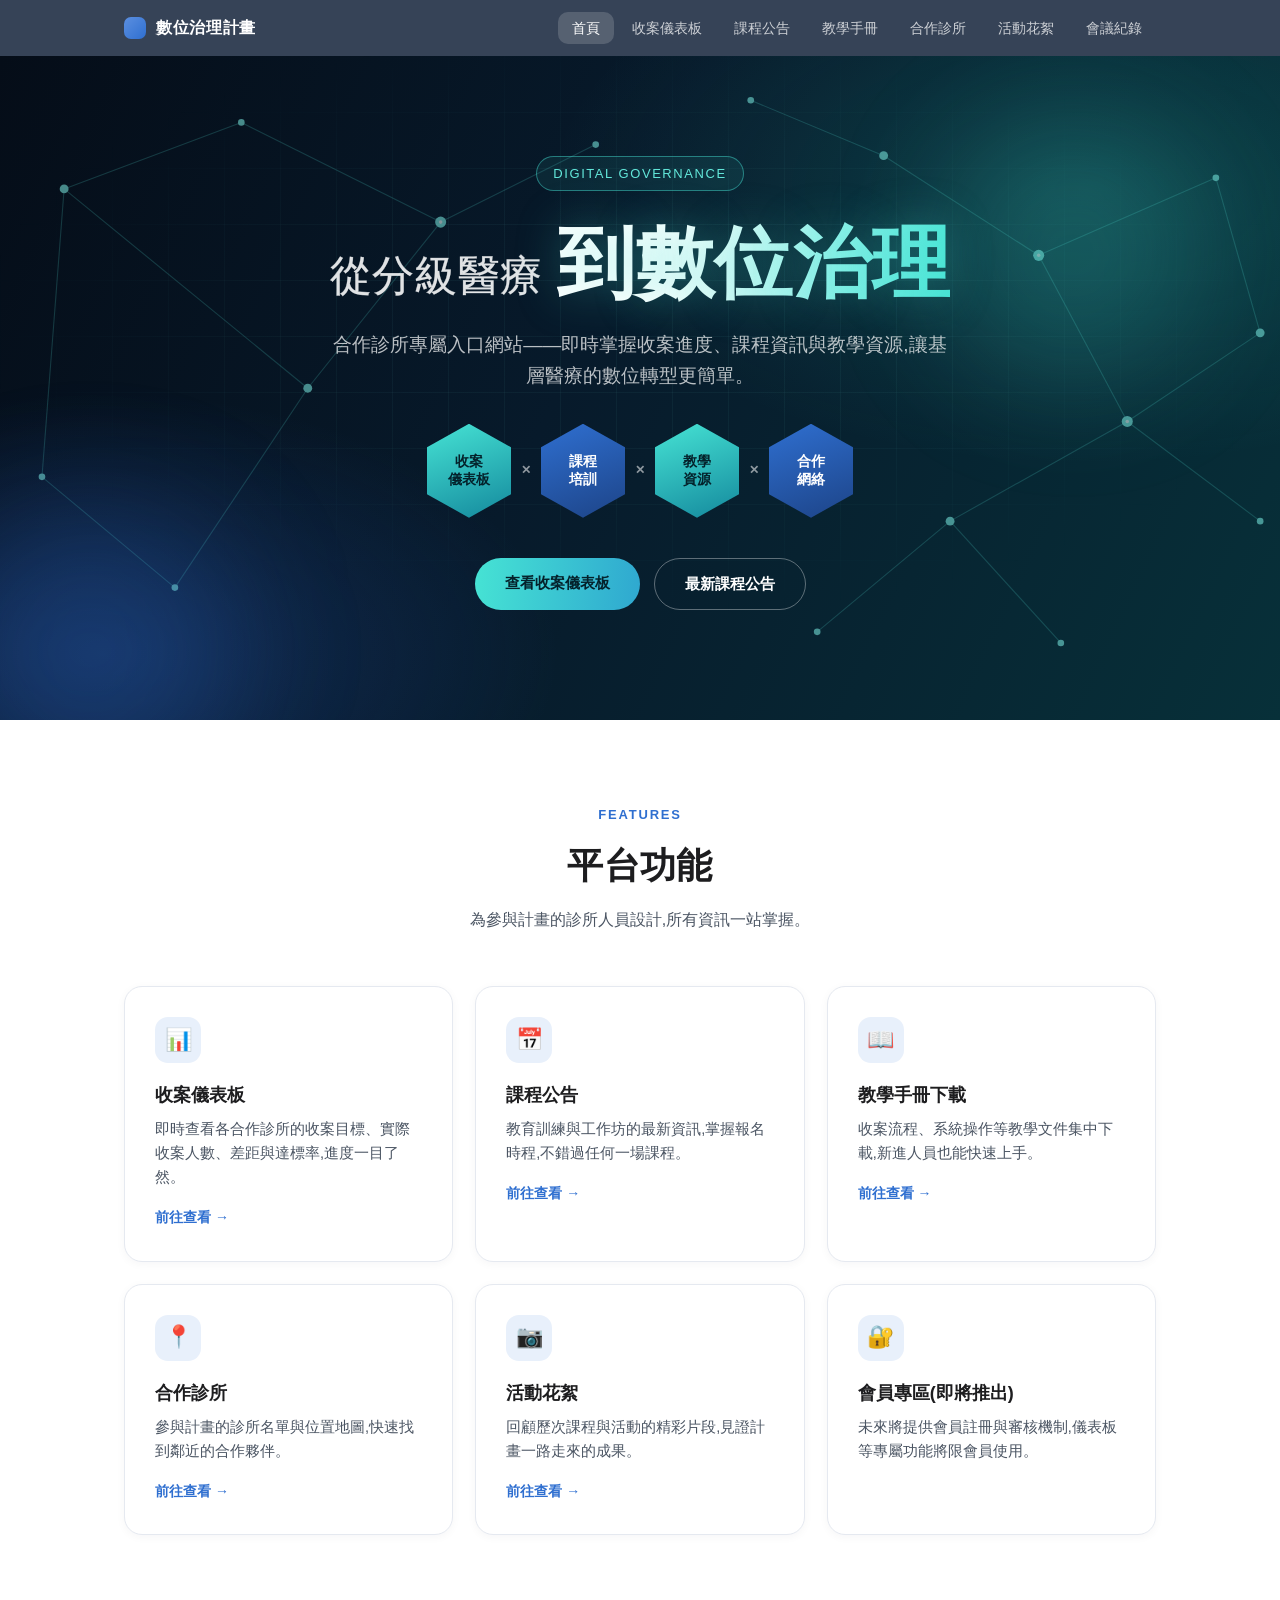
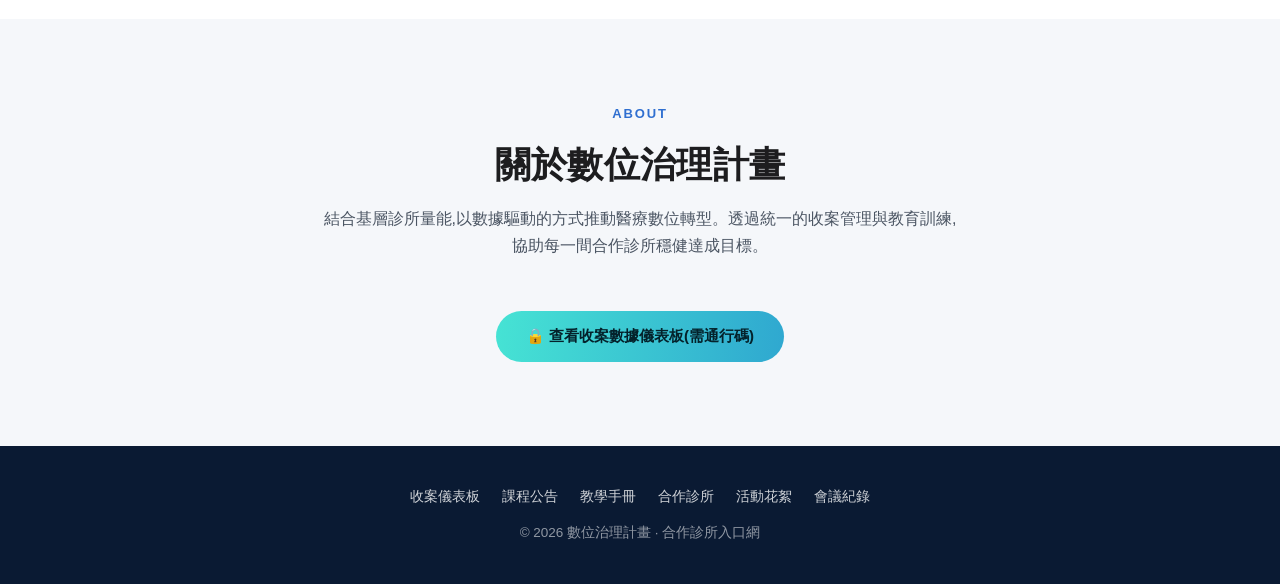
==== index.html @ f0827848 "Initial release: clinic portal static site - 7 pages: home, dashboard (passcode), courses, handbook," ====
<!DOCTYPE html>
<html lang="zh-Hant">
<head>
  <meta charset="UTF-8" />
  <meta name="viewport" content="width=device-width, initial-scale=1.0" />
  <title>數位治理計畫|合作診所入口網</title>
  <meta name="description" content="數位治理計畫合作診所入口網:收案儀表板、課程公告、教學手冊、合作診所與活動花絮。" />
  <link rel="stylesheet" href="assets/style.css" />
</head>
<body>
  <nav class="nav">
    <div class="nav-inner">
      <a class="nav-brand" href="index.html"><span class="logo-dot"></span>數位治理計畫</a>
      <button class="nav-toggle" aria-label="開啟選單">☰</button>
      <ul class="nav-links">
        <li><a href="index.html" class="active">首頁</a></li>
        <li><a href="dashboard.html">收案儀表板</a></li>
        <li><a href="courses.html">課程公告</a></li>
        <li><a href="handbook.html">教學手冊</a></li>
        <li><a href="clinics.html">合作診所</a></li>
        <li><a href="gallery.html">活動花絮</a></li>
        <li><a href="meetings.html">會議紀錄</a></li>
      </ul>
    </div>
  </nav>

  <!-- 主視覺 -->
  <header class="hero">
    <!-- 科技感網絡背景 -->
    <svg class="hero-net" viewBox="0 0 1200 600" preserveAspectRatio="xMidYMid slice" aria-hidden="true">
      <g stroke="#58e6da" stroke-width="1" opacity="0.35">
        <line x1="80" y1="120" x2="240" y2="60" /><line x1="240" y1="60" x2="420" y2="150" />
        <line x1="420" y1="150" x2="300" y2="300" /><line x1="300" y1="300" x2="80" y2="120" />
        <line x1="300" y1="300" x2="180" y2="480" /><line x1="180" y1="480" x2="60" y2="380" />
        <line x1="60" y1="380" x2="80" y2="120" /><line x1="420" y1="150" x2="560" y2="80" />
        <line x1="820" y1="90" x2="960" y2="180" /><line x1="960" y1="180" x2="1120" y2="110" />
        <line x1="960" y1="180" x2="1040" y2="330" /><line x1="1040" y1="330" x2="1160" y2="420" />
        <line x1="1040" y1="330" x2="880" y2="420" /><line x1="880" y1="420" x2="980" y2="530" />
        <line x1="880" y1="420" x2="760" y2="520" /><line x1="820" y1="90" x2="700" y2="40" />
        <line x1="1120" y1="110" x2="1160" y2="250" /><line x1="1160" y1="250" x2="1040" y2="330" />
      </g>
      <g fill="#7deee4">
        <circle cx="80" cy="120" r="4" /><circle cx="240" cy="60" r="3" /><circle cx="420" cy="150" r="5" />
        <circle cx="300" cy="300" r="4" /><circle cx="180" cy="480" r="3" /><circle cx="60" cy="380" r="3" />
        <circle cx="560" cy="80" r="3" /><circle cx="700" cy="40" r="3" /><circle cx="820" cy="90" r="4" />
        <circle cx="960" cy="180" r="5" /><circle cx="1120" cy="110" r="3" /><circle cx="1160" cy="250" r="4" />
        <circle cx="1040" cy="330" r="5" /><circle cx="880" cy="420" r="4" /><circle cx="1160" cy="420" r="3" />
        <circle cx="980" cy="530" r="3" /><circle cx="760" cy="520" r="3" />
      </g>
      <g fill="#ffffff" opacity="0.85">
        <circle cx="420" cy="150" r="1.6" /><circle cx="960" cy="180" r="1.6" /><circle cx="1040" cy="330" r="1.6" />
      </g>
    </svg>
    <div class="hero-glow g1" aria-hidden="true"></div>
    <div class="hero-glow g2" aria-hidden="true"></div>

    <span class="hero-badge">DIGITAL GOVERNANCE</span>
    <h1><span class="line1">從分級醫療</span><span class="grad">到數位治理</span></h1>
    <p>合作診所專屬入口網站——即時掌握收案進度、課程資訊與教學資源,讓基層醫療的數位轉型更簡單。</p>

    <!-- 六角形標籤 -->
    <div class="hex-row" aria-hidden="true">
      <span class="hex c1">收案<br />儀表板</span><span class="hex-x">✕</span>
      <span class="hex c2">課程<br />培訓</span><span class="hex-x">✕</span>
      <span class="hex c1">教學<br />資源</span><span class="hex-x">✕</span>
      <span class="hex c2">合作<br />網絡</span>
    </div>

    <div class="hero-actions">
      <a class="btn btn-primary" href="dashboard.html">查看收案儀表板</a>
      <a class="btn btn-ghost" href="courses.html">最新課程公告</a>
    </div>
  </header>

  <!-- 功能導覽 -->
  <section class="section">
    <div class="container">
      <div class="section-head">
        <div class="eyebrow">Features</div>
        <h2>平台功能</h2>
        <p>為參與計畫的診所人員設計,所有資訊一站掌握。</p>
      </div>
      <div class="grid grid-3">
        <a class="card" href="dashboard.html">
          <div class="icon">📊</div>
          <h3>收案儀表板</h3>
          <p>即時查看各合作診所的收案目標、實際收案人數、差距與達標率,進度一目了然。</p>
          <span class="card-link">前往查看 →</span>
        </a>
        <a class="card" href="courses.html">
          <div class="icon">📅</div>
          <h3>課程公告</h3>
          <p>教育訓練與工作坊的最新資訊,掌握報名時程,不錯過任何一場課程。</p>
          <span class="card-link">前往查看 →</span>
        </a>
        <a class="card" href="handbook.html">
          <div class="icon">📖</div>
          <h3>教學手冊下載</h3>
          <p>收案流程、系統操作等教學文件集中下載,新進人員也能快速上手。</p>
          <span class="card-link">前往查看 →</span>
        </a>
        <a class="card" href="clinics.html">
          <div class="icon">📍</div>
          <h3>合作診所</h3>
          <p>參與計畫的診所名單與位置地圖,快速找到鄰近的合作夥伴。</p>
          <span class="card-link">前往查看 →</span>
        </a>
        <a class="card" href="gallery.html">
          <div class="icon">📷</div>
          <h3>活動花絮</h3>
          <p>回顧歷次課程與活動的精彩片段,見證計畫一路走來的成果。</p>
          <span class="card-link">前往查看 →</span>
        </a>
        <div class="card">
          <div class="icon">🔐</div>
          <h3>會員專區(即將推出)</h3>
          <p>未來將提供會員註冊與審核機制,儀表板等專屬功能將限會員使用。</p>
        </div>
      </div>
    </div>
  </section>

  <!-- 計畫簡介 -->
  <section class="section alt">
    <div class="container">
      <div class="section-head">
        <div class="eyebrow">About</div>
        <h2>關於數位治理計畫</h2>
        <p>結合基層診所量能,以數據驅動的方式推動醫療數位轉型。透過統一的收案管理與教育訓練,協助每一間合作診所穩健達成目標。</p>
      </div>
      <div style="text-align:center">
        <a class="btn btn-primary" href="dashboard.html">🔒 查看收案數據儀表板(需通行碼)</a>
      </div>
    </div>
  </section>

  <footer class="footer">
    <div class="foot-links">
      <a href="dashboard.html">收案儀表板</a>
      <a href="courses.html">課程公告</a>
      <a href="handbook.html">教學手冊</a>
      <a href="clinics.html">合作診所</a>
      <a href="gallery.html">活動花絮</a>
      <a href="meetings.html">會議紀錄</a>
    </div>
    © 2026 數位治理計畫 · 合作診所入口網
  </footer>

  <script src="assets/site.js"></script>
</body>
</html>
---- assets/style.css ----
/* ============ 基礎設定:深藍 + 白,Apple 風格簡約 ============ */
:root {
  --navy-900: #0a1a33;
  --navy-800: #10254a;
  --navy-700: #16336b;
  --navy-600: #1d4488;
  --blue-500: #2f6fd0;
  --blue-400: #5b8fe0;
  --blue-100: #e8f0fb;
  --ink: #1d1d1f;
  --ink-secondary: #4b5563;
  --ink-muted: #8a94a6;
  --surface: #ffffff;
  --surface-alt: #f5f7fa;
  --line: #e5e9f0;
  --good: #1a7f4b;
  --warn: #b45309;
  --radius: 18px;
  --shadow: 0 8px 30px rgba(10, 26, 51, 0.08);
}

* { margin: 0; padding: 0; box-sizing: border-box; }

html { scroll-behavior: smooth; }

body {
  font-family: -apple-system, BlinkMacSystemFont, "SF Pro TC", "PingFang TC",
    "Noto Sans TC", "Microsoft JhengHei", "Segoe UI", sans-serif;
  color: var(--ink);
  background: var(--surface);
  line-height: 1.65;
  -webkit-font-smoothing: antialiased;
}

img { max-width: 100%; display: block; }
a { color: inherit; text-decoration: none; }

.container { max-width: 1080px; margin: 0 auto; padding: 0 24px; }

/* ============ 導覽列 ============ */
.nav {
  position: sticky; top: 0; z-index: 100;
  background: rgba(10, 26, 51, 0.82);
  backdrop-filter: saturate(180%) blur(20px);
  -webkit-backdrop-filter: saturate(180%) blur(20px);
}
.nav-inner {
  max-width: 1080px; margin: 0 auto; padding: 0 24px;
  display: flex; align-items: center; justify-content: space-between;
  height: 56px;
}
.nav-brand {
  color: #fff; font-weight: 700; font-size: 16px; letter-spacing: 0.04em;
  display: flex; align-items: center; gap: 10px;
}
.nav-brand .logo-dot {
  width: 22px; height: 22px; border-radius: 7px;
  background: linear-gradient(135deg, var(--blue-400), var(--blue-500));
  display: inline-block; flex: none;
}
.nav-links { display: flex; gap: 4px; list-style: none; }
.nav-links a {
  color: rgba(255, 255, 255, 0.75); font-size: 14px;
  padding: 8px 14px; border-radius: 10px; transition: 0.2s;
  white-space: nowrap;
}
.nav-links a:hover { color: #fff; background: rgba(255, 255, 255, 0.1); }
.nav-links a.active { color: #fff; background: rgba(255, 255, 255, 0.16); }

.nav-toggle {
  display: none; background: none; border: 0; color: #fff;
  font-size: 22px; cursor: pointer; padding: 6px 10px;
}

@media (max-width: 820px) {
  .nav-toggle { display: block; }
  .nav-links {
    display: none; position: absolute; top: 56px; left: 0; right: 0;
    flex-direction: column; gap: 0; padding: 8px 16px 16px;
    background: rgba(10, 26, 51, 0.96);
    backdrop-filter: blur(20px);
  }
  .nav-links.open { display: flex; }
  .nav-links a { padding: 12px 14px; font-size: 15px; }
}

/* ============ 主視覺 Hero(科技感深色 + 青綠光網絡) ============ */
.hero {
  position: relative; overflow: hidden;
  background:
    radial-gradient(900px 460px at 85% 20%, rgba(45, 212, 191, 0.16), transparent 60%),
    radial-gradient(700px 400px at 8% 90%, rgba(29, 68, 136, 0.5), transparent 65%),
    linear-gradient(115deg, #050d18 0%, #071a2b 45%, #073039 100%);
  color: #fff;
  text-align: center;
  padding: 100px 24px 110px;
}
.hero::before {
  content: "";
  position: absolute; inset: 0;
  background-image:
    linear-gradient(rgba(120, 235, 225, 0.05) 1px, transparent 1px),
    linear-gradient(90deg, rgba(120, 235, 225, 0.05) 1px, transparent 1px);
  background-size: 56px 56px;
  mask-image: radial-gradient(ellipse 70% 60% at 50% 40%, #000 30%, transparent 75%);
  -webkit-mask-image: radial-gradient(ellipse 70% 60% at 50% 40%, #000 30%, transparent 75%);
  pointer-events: none;
}
.hero-net {
  position: absolute; inset: 0; width: 100%; height: 100%;
  pointer-events: none; opacity: 0.55;
}
.hero-glow {
  position: absolute; border-radius: 50%; filter: blur(60px); pointer-events: none;
}
.hero-glow.g1 { width: 260px; height: 260px; right: 6%; top: 10%; background: rgba(70, 227, 212, 0.18); }
.hero-glow.g2 { width: 300px; height: 300px; left: -60px; bottom: -80px; background: rgba(47, 111, 208, 0.22); }
.hero > *:not(.hero-net):not(.hero-glow) { position: relative; z-index: 1; }
.hero-badge {
  display: inline-block; font-size: 13px; letter-spacing: 0.12em;
  color: #63e8db; border: 1px solid rgba(70, 227, 212, 0.45);
  border-radius: 999px; padding: 6px 16px; margin-bottom: 26px;
  background: rgba(70, 227, 212, 0.08);
}
.hero h1 {
  display: flex; align-items: baseline; justify-content: center; flex-wrap: wrap;
  column-gap: 14px; letter-spacing: 0.02em; line-height: 1.2; margin-bottom: 18px;
}
.hero h1 .line1 {
  font-size: clamp(24px, 4vw, 42px); font-weight: 500;
  color: rgba(255, 255, 255, 0.88);
  -webkit-text-stroke: 0.5px rgba(255, 255, 255, 0.6);
}
.hero h1 .grad {
  font-size: clamp(40px, 7.5vw, 78px); font-weight: 800;
  background: linear-gradient(100deg, #ffffff 30%, #7deee4 75%, #46e3d4);
  -webkit-background-clip: text; background-clip: text; color: transparent;
  text-shadow: 0 0 46px rgba(70, 227, 212, 0.35);
}
.hero p {
  font-size: clamp(15px, 2vw, 19px); color: rgba(255, 255, 255, 0.72);
  max-width: 620px; margin: 0 auto 32px;
}
/* 六角形標籤列 */
.hex-row {
  display: flex; gap: 10px; align-items: center; justify-content: center;
  flex-wrap: wrap; margin-bottom: 40px;
}
.hex {
  width: 84px; height: 94px;
  clip-path: polygon(50% 0, 100% 25%, 100% 75%, 50% 100%, 0 75%, 0 25%);
  display: flex; align-items: center; justify-content: center;
  font-size: 13.5px; font-weight: 700; line-height: 1.35; text-align: center;
}
.hex.c1 { background: linear-gradient(160deg, #46e3d4, #14899d); color: #04222b; }
.hex.c2 { background: linear-gradient(160deg, #2f6fd0, #1d4488); color: #fff; }
.hex-x { color: rgba(255, 255, 255, 0.55); font-size: 12px; font-weight: 700; }
.hero-actions { display: flex; gap: 14px; justify-content: center; flex-wrap: wrap; }
.btn {
  display: inline-block; padding: 13px 30px; border-radius: 999px;
  font-size: 15px; font-weight: 600; transition: 0.2s;
}
.btn-primary { background: linear-gradient(95deg, #46e3d4, #2fa8d0); color: #04222b; }
.btn-primary:hover { filter: brightness(1.08); transform: translateY(-1px); }
.btn-ghost { border: 1px solid rgba(255, 255, 255, 0.35); color: #fff; }
.btn-ghost:hover { background: rgba(255, 255, 255, 0.1); }

/* ============ 區塊通用 ============ */
.section { padding: 84px 0; }
.section.alt { background: var(--surface-alt); }
.section-head { text-align: center; max-width: 640px; margin: 0 auto 52px; }
.section-head .eyebrow {
  font-size: 13px; font-weight: 600; letter-spacing: 0.14em;
  color: var(--blue-500); text-transform: uppercase; margin-bottom: 10px;
}
.section-head h2 { font-size: clamp(26px, 4vw, 36px); font-weight: 700; letter-spacing: 0.01em; }
.section-head p { color: var(--ink-secondary); margin-top: 12px; font-size: 16px; }

/* 頁面頂部橫幅(內頁) */
.page-hero {
  background: linear-gradient(180deg, var(--navy-900), var(--navy-700));
  color: #fff; text-align: center; padding: 64px 24px;
}
.page-hero h1 { font-size: clamp(28px, 4.5vw, 40px); font-weight: 700; }
.page-hero p { color: rgba(255, 255, 255, 0.7); margin-top: 10px; font-size: 16px; }

/* ============ 卡片格線 ============ */
.grid { display: grid; gap: 22px; }
.grid-3 { grid-template-columns: repeat(3, 1fr); }
.grid-2 { grid-template-columns: repeat(2, 1fr); }
@media (max-width: 900px) { .grid-3 { grid-template-columns: repeat(2, 1fr); } }
@media (max-width: 620px) { .grid-3, .grid-2 { grid-template-columns: 1fr; } }

.card {
  background: var(--surface); border: 1px solid var(--line);
  border-radius: var(--radius); padding: 30px;
  transition: 0.25s; box-shadow: 0 2px 10px rgba(10, 26, 51, 0.04);
}
.card:hover { transform: translateY(-4px); box-shadow: var(--shadow); }
.card .icon {
  width: 46px; height: 46px; border-radius: 13px;
  background: var(--blue-100); color: var(--blue-500);
  display: flex; align-items: center; justify-content: center;
  font-size: 22px; margin-bottom: 18px;
}
.card h3 { font-size: 18px; font-weight: 700; margin-bottom: 8px; }
.card p { font-size: 14.5px; color: var(--ink-secondary); }
.card .card-link {
  display: inline-block; margin-top: 16px; font-size: 14px;
  font-weight: 600; color: var(--blue-500);
}
.card .card-link:hover { text-decoration: underline; }

/* ============ 儀表板 ============ */
.notice {
  display: flex; gap: 10px; align-items: flex-start;
  background: #fff8e6; border: 1px solid #f0dfae; color: #7a5b09;
  border-radius: 12px; padding: 14px 18px; font-size: 14px; margin-bottom: 34px;
}

.stat-row { display: grid; grid-template-columns: repeat(4, 1fr); gap: 18px; margin-bottom: 44px; }
@media (max-width: 820px) { .stat-row { grid-template-columns: repeat(2, 1fr); } }
.stat-tile {
  background: var(--surface); border: 1px solid var(--line);
  border-radius: var(--radius); padding: 22px 24px;
}
.stat-tile .label { font-size: 13px; color: var(--ink-muted); font-weight: 600; }
.stat-tile .value { font-size: clamp(26px, 3.5vw, 34px); font-weight: 700; letter-spacing: 0.01em; margin-top: 4px; }
.stat-tile .value small { font-size: 0.55em; font-weight: 600; color: var(--ink-muted); margin-left: 2px; }

/* 指針儀表卡片 */
.gauge-grid {
  display: grid; grid-template-columns: repeat(4, 1fr); gap: 18px;
}
@media (max-width: 1000px) { .gauge-grid { grid-template-columns: repeat(3, 1fr); } }
@media (max-width: 720px) { .gauge-grid { grid-template-columns: repeat(2, 1fr); } }
@media (max-width: 460px) { .gauge-grid { grid-template-columns: 1fr; } }
.gauge-card {
  background: var(--surface); border: 1px solid var(--line);
  border-radius: var(--radius); padding: 20px 16px 18px;
  text-align: center; transition: 0.2s;
  display: flex; flex-direction: column; align-items: center; gap: 6px;
}
.gauge-card:hover { transform: translateY(-3px); box-shadow: var(--shadow); }
.gauge { width: 116px; height: 71px; }
.gauge-value {
  font-size: 24px; font-weight: 700; font-variant-numeric: tabular-nums;
  margin-top: 2px; line-height: 1;
}
.gauge-value small { font-size: 0.6em; font-weight: 600; }
.gauge-value.na-text { color: var(--ink-muted); }
.gauge-name { font-size: 14.5px; font-weight: 700; margin-top: 10px; line-height: 1.4; }
.gauge-nums { font-size: 12.5px; color: var(--ink-secondary); }
.gauge-card .rate-badge { font-size: 12.5px; padding: 4px 12px; margin-top: 4px; }

.clinic-list { display: flex; flex-direction: column; gap: 16px; }
.clinic-row {
  background: var(--surface); border: 1px solid var(--line);
  border-radius: var(--radius); padding: 20px 26px;
  display: grid; grid-template-columns: 1.4fr 2.2fr auto; gap: 20px; align-items: center;
}
@media (max-width: 720px) { .clinic-row { grid-template-columns: 1fr; gap: 12px; } }
.clinic-row .name { font-weight: 700; font-size: 16px; }
.clinic-row .meta { font-size: 13px; color: var(--ink-muted); margin-top: 2px; }
.progress-wrap { min-width: 0; }
.progress-nums {
  display: flex; justify-content: space-between;
  font-size: 13px; color: var(--ink-secondary); margin-bottom: 7px;
}
.progress-track {
  height: 10px; background: var(--blue-100); border-radius: 999px; overflow: hidden;
}
.progress-fill {
  height: 100%; border-radius: 999px;
  background: linear-gradient(90deg, var(--blue-400), var(--blue-500));
  transition: width 0.8s cubic-bezier(0.22, 1, 0.36, 1);
}
.rate-badge {
  font-size: 14px; font-weight: 700; padding: 7px 16px; border-radius: 999px;
  white-space: nowrap; justify-self: end;
}
@media (max-width: 720px) { .rate-badge { justify-self: start; } }
.rate-badge.done { background: #e7f5ec; color: var(--good); }
.rate-badge.ongoing { background: var(--blue-100); color: var(--navy-600); }
.rate-badge.behind { background: #fdf0e2; color: var(--warn); }
.rate-badge.na { background: #eef1f5; color: var(--ink-muted); }
.notice.error { background: #fdecec; border-color: #f2c2c2; color: #8a1f1f; }

/* 資料表格版 */
.table-scroll { overflow-x: auto; margin-top: 40px; }
table.data {
  width: 100%; border-collapse: collapse; font-size: 14.5px;
  background: var(--surface); border: 1px solid var(--line); border-radius: 12px;
}
table.data th, table.data td { padding: 12px 18px; text-align: left; border-bottom: 1px solid var(--line); }
table.data th { background: var(--surface-alt); color: var(--ink-secondary); font-weight: 600; font-size: 13px; white-space: nowrap; }
table.data td.num, table.data th.num { text-align: right; font-variant-numeric: tabular-nums; }
table.data tr:last-child td { border-bottom: 0; }

/* ============ 公告列表(課程) ============ */
.post-list { display: flex; flex-direction: column; gap: 18px; max-width: 780px; margin: 0 auto; }
.post {
  background: var(--surface); border: 1px solid var(--line);
  border-radius: var(--radius); padding: 26px 30px; transition: 0.2s;
}
.post:hover { box-shadow: var(--shadow); }
.post .post-top { display: flex; align-items: center; gap: 12px; flex-wrap: wrap; margin-bottom: 8px; }
.post .date { font-size: 13px; color: var(--ink-muted); font-variant-numeric: tabular-nums; }
.tag {
  font-size: 12px; font-weight: 700; padding: 3px 12px; border-radius: 999px;
}
.tag.open { background: #e7f5ec; color: var(--good); }
.tag.closed { background: #eef1f5; color: var(--ink-muted); }
.tag.info { background: var(--blue-100); color: var(--navy-600); }
.post h3 { font-size: 17.5px; font-weight: 700; }
.post p { font-size: 14.5px; color: var(--ink-secondary); margin-top: 6px; }
.post-actions { display: flex; gap: 10px; flex-wrap: wrap; margin-top: 16px; }
.btn-sm {
  display: inline-block; padding: 8px 20px; border-radius: 999px;
  font-size: 13.5px; font-weight: 600; transition: 0.2s;
}
.btn-sm.outline { border: 1.5px solid var(--blue-500); color: var(--blue-500); }
.btn-sm.outline:hover { background: var(--blue-100); }
.btn-sm.solid { background: var(--blue-500); color: #fff; }
.btn-sm.solid:hover { background: var(--blue-400); }

/* ============ 下載清單(教學手冊) ============ */
.download-list { display: flex; flex-direction: column; gap: 14px; max-width: 780px; margin: 0 auto; }
.download-item {
  display: flex; align-items: center; gap: 18px;
  background: var(--surface); border: 1px solid var(--line);
  border-radius: 14px; padding: 18px 24px; transition: 0.2s;
}
.download-item:hover { box-shadow: var(--shadow); transform: translateY(-2px); }
.download-item .file-icon {
  width: 44px; height: 44px; border-radius: 12px; flex: none;
  background: var(--blue-100); color: var(--blue-500);
  display: flex; align-items: center; justify-content: center; font-size: 20px;
}
.download-item .info { flex: 1; min-width: 0; }
.download-item .info h3 { font-size: 15.5px; font-weight: 700; }
.download-item .info p { font-size: 13px; color: var(--ink-muted); margin-top: 2px; }
.download-item .dl {
  font-size: 14px; font-weight: 600; color: var(--blue-500); white-space: nowrap;
}

/* ============ 合作診所 ============ */
.map-embed {
  width: 100%; height: 420px; border: 0; border-radius: var(--radius);
  box-shadow: var(--shadow); margin-bottom: 44px;
}
.clinic-card h3 { display: flex; align-items: center; gap: 8px; }
.clinic-card .addr { font-size: 14px; color: var(--ink-secondary); margin-top: 6px; }

/* ============ 活動花絮 ============ */
.gallery-section-title {
  font-size: 21px; font-weight: 700; margin: 44px 0 18px;
  display: flex; align-items: baseline; gap: 10px;
}
.gallery-section-title:first-child { margin-top: 0; }
.gallery-date { font-size: 14px; font-weight: 600; color: var(--ink-muted); }
.gallery-item img.photo {
  width: 100%; aspect-ratio: 4 / 3; object-fit: cover; display: block;
  background: var(--surface-alt);
}
.gallery-grid { display: grid; grid-template-columns: repeat(3, 1fr); gap: 20px; }
@media (max-width: 900px) { .gallery-grid { grid-template-columns: repeat(2, 1fr); } }
@media (max-width: 560px) { .gallery-grid { grid-template-columns: 1fr; } }
.gallery-item {
  border-radius: var(--radius); overflow: hidden; background: var(--surface);
  border: 1px solid var(--line); transition: 0.25s;
}
.gallery-item:hover { transform: translateY(-4px); box-shadow: var(--shadow); }
.gallery-item .ph {
  aspect-ratio: 4 / 3; display: flex; align-items: center; justify-content: center;
  color: rgba(255, 255, 255, 0.85); font-size: 15px; font-weight: 600; letter-spacing: 0.05em;
}
.gallery-item .cap { padding: 14px 18px; }
.gallery-item .cap h3 { font-size: 15px; font-weight: 700; }
.gallery-item .cap p { font-size: 13px; color: var(--ink-muted); margin-top: 2px; }

/* ============ 密碼鎖定畫面(會議紀錄) ============ */
.lock-panel {
  max-width: 420px; margin: 0 auto; text-align: center;
  background: var(--surface); border: 1px solid var(--line);
  border-radius: var(--radius); padding: 48px 36px; box-shadow: var(--shadow);
}
.lock-panel .lock-icon { font-size: 40px; margin-bottom: 14px; }
.lock-panel h2 { font-size: 20px; font-weight: 700; margin-bottom: 6px; }
.lock-panel p { font-size: 14px; color: var(--ink-secondary); }
.lock-panel form { display: flex; gap: 10px; margin-top: 22px; }
.lock-panel input {
  flex: 1; min-width: 0; padding: 12px 16px; font-size: 15px;
  border: 1.5px solid var(--line); border-radius: 12px; outline: none;
  font-family: inherit;
}
.lock-panel input:focus { border-color: var(--blue-500); }
.btn-unlock {
  background: var(--blue-500); color: #fff; border: 0; cursor: pointer;
  padding: 12px 26px; border-radius: 12px; font-size: 15px; font-weight: 600;
  font-family: inherit; transition: 0.2s;
}
.btn-unlock:hover { background: var(--blue-400); }
.lock-error { color: #b3261e; font-size: 13.5px; margin-top: 14px; }

/* ============ 頁尾 ============ */
.footer {
  background: var(--navy-900); color: rgba(255, 255, 255, 0.55);
  text-align: center; padding: 40px 24px; font-size: 13.5px;
}
.footer a { color: rgba(255, 255, 255, 0.8); }
.footer .foot-links { display: flex; gap: 22px; justify-content: center; flex-wrap: wrap; margin-bottom: 14px; }
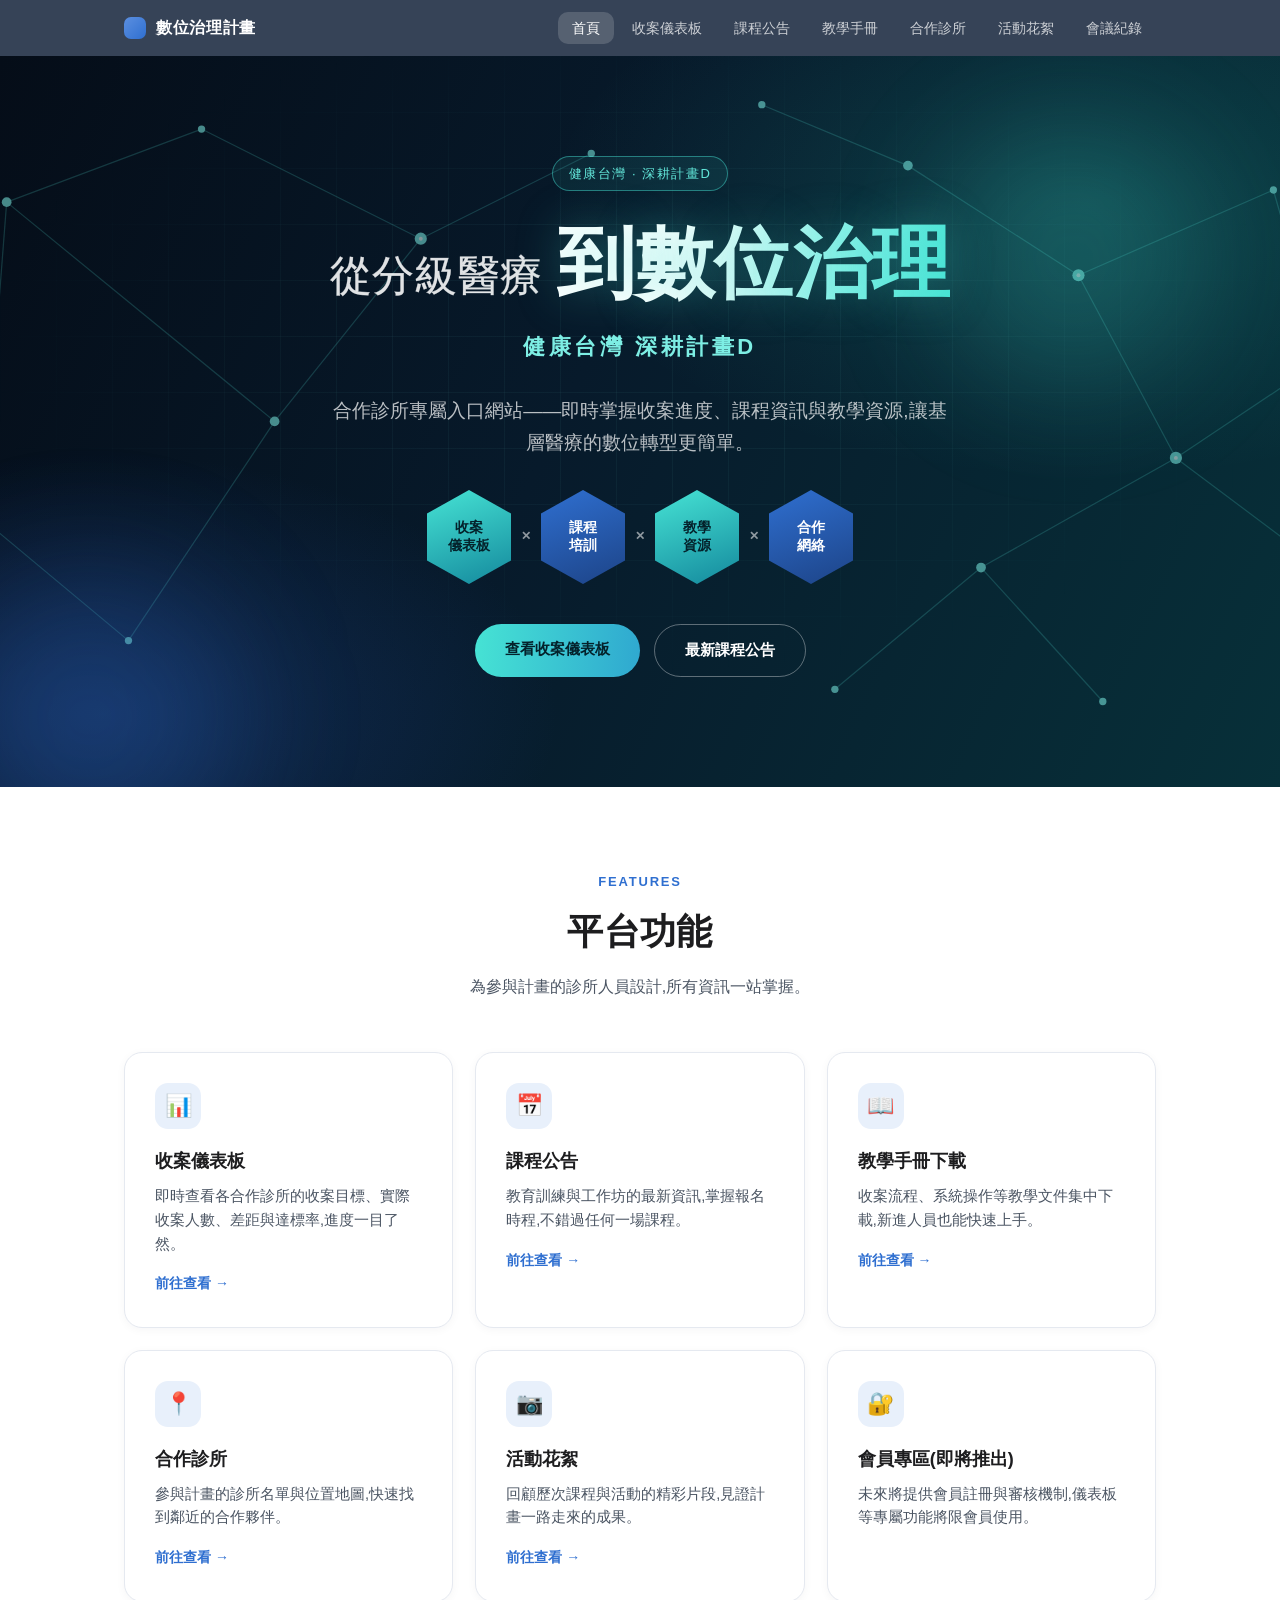
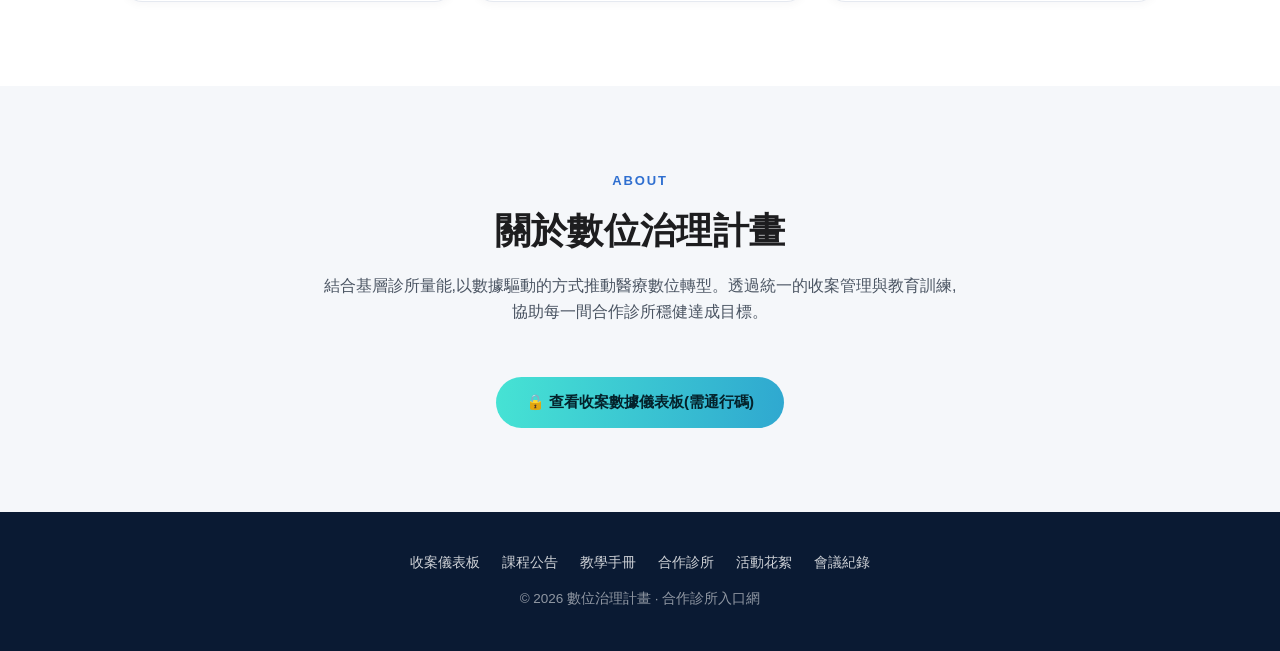
==== commit 47416acc: "Add project name to hero; dashboard actual/rate exclude 中榮 - Hero: show "健康台灣 深耕計畫D" subtitle and ba" ====
--- a/index.html
+++ b/index.html
@@ -54,8 +54,9 @@
     <div class="hero-glow g1" aria-hidden="true"></div>
     <div class="hero-glow g2" aria-hidden="true"></div>
 
-    <span class="hero-badge">DIGITAL GOVERNANCE</span>
+    <span class="hero-badge">健康台灣 · 深耕計畫D</span>
     <h1><span class="line1">從分級醫療</span><span class="grad">到數位治理</span></h1>
+    <p class="hero-project">健康台灣 深耕計畫D</p>
     <p>合作診所專屬入口網站——即時掌握收案進度、課程資訊與教學資源,讓基層醫療的數位轉型更簡單。</p>
 
     <!-- 六角形標籤 -->
--- a/assets/style.css
+++ b/assets/style.css
@@ -141,6 +141,11 @@
   font-size: clamp(15px, 2vw, 19px); color: rgba(255, 255, 255, 0.72);
   max-width: 620px; margin: 0 auto 32px;
 }
+.hero-project {
+  font-size: clamp(17px, 2.4vw, 22px) !important; font-weight: 700;
+  letter-spacing: 0.16em; color: #7deee4 !important;
+  margin: 4px auto 30px !important;
+}
 /* 六角形標籤列 */
 .hex-row {
   display: flex; gap: 10px; align-items: center; justify-content: center;
